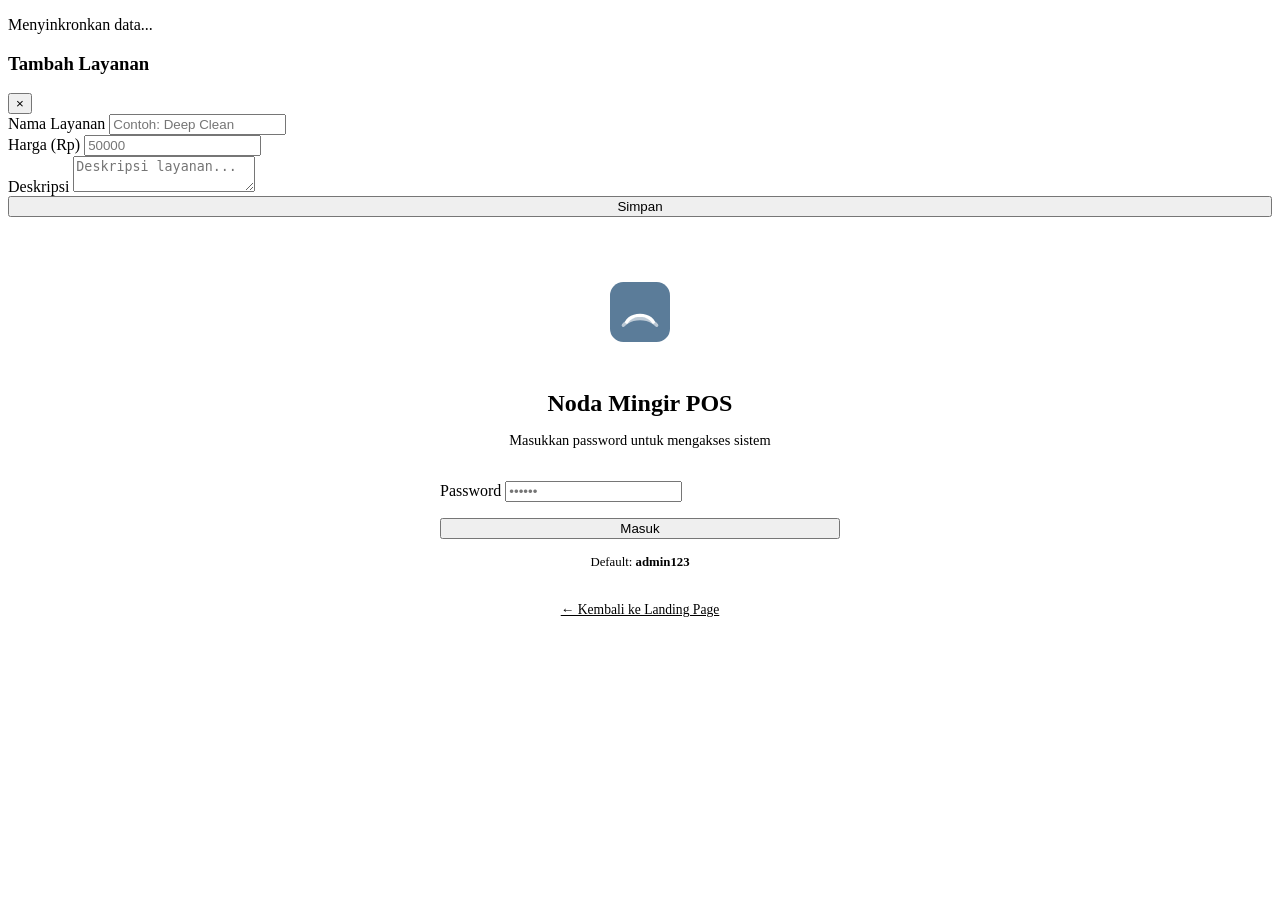
==== pos.html @ aaa6e4d4 "Create pos.html" ====
<!DOCTYPE html>
<html lang="id">
<head>
  <meta charset="UTF-8">
  <meta name="viewport" content="width=device-width, initial-scale=1.0">
  <title>Noda Mingir — POS System</title>
  <link rel="stylesheet" href="css/style.css">
  <style>
    .pos-layout {
      display: flex;
      min-height: 100vh;
    }

    .sidebar {
      width: 260px;
      background: var(--dark);
      color: white;
      padding: 1.5rem;
      display: flex;
      flex-direction: column;
      position: fixed;
      height: 100vh;
      overflow-y: auto;
      z-index: 100;
    }

    .sidebar-brand {
      display: flex;
      align-items: center;
      gap: 0.75rem;
      font-size: 1.25rem;
      font-weight: 800;
      margin-bottom: 2rem;
      padding-bottom: 1.5rem;
      border-bottom: 1px solid rgba(255,255,255,0.1);
    }

    .sidebar-brand svg {
      width: 32px;
      height: 32px;
    }

    .nav-menu {
      list-style: none;
      flex: 1;
    }

    .nav-menu li {
      margin-bottom: 0.5rem;
    }

    .nav-menu a {
      display: flex;
      align-items: center;
      gap: 0.75rem;
      padding: 0.75rem 1rem;
      color: rgba(255,255,255,0.7);
      text-decoration: none;
      border-radius: var(--radius-sm);
      transition: var(--transition);
      font-size: 0.9rem;
      cursor: pointer;
      border: none;
      background: none;
      width: 100%;
      font-family: inherit;
    }

    .nav-menu a:hover,
    .nav-menu a.active {
      background: var(--primary);
      color: white;
    }

    .nav-menu svg {
      width: 20px;
      height: 20px;
    }

    .sidebar-footer {
      padding-top: 1.5rem;
      border-top: 1px solid rgba(255,255,255,0.1);
      font-size: 0.8rem;
      color: rgba(255,255,255,0.5);
      text-align: center;
    }

    .main-content {
      flex: 1;
      margin-left: 260px;
      padding: 2rem;
      background: var(--light);
      min-height: 100vh;
    }

    .page-header {
      display: flex;
      justify-content: space-between;
      align-items: center;
      margin-bottom: 2rem;
    }

    .page-header h1 {
      font-size: 1.75rem;
      color: var(--dark);
    }

    .header-actions {
      display: flex;
      gap: 1rem;
      align-items: center;
    }

    .sync-status {
      display: flex;
      align-items: center;
      gap: 0.5rem;
      font-size: 0.85rem;
      color: var(--gray-dark);
    }

    .sync-dot {
      width: 8px;
      height: 8px;
      border-radius: 50%;
      background: var(--success);
      animation: pulse 2s infinite;
    }

    .sync-dot.offline {
      background: var(--danger);
      animation: none;
    }

    @keyframes pulse {
      0%, 100% { opacity: 1; }
      50% { opacity: 0.5; }
    }

    /* Stats Cards */
    .stats-grid {
      display: grid;
      grid-template-columns: repeat(auto-fit, minmax(220px, 1fr));
      gap: 1.5rem;
      margin-bottom: 2rem;
    }

    .stat-card {
      background: white;
      border-radius: var(--radius);
      padding: 1.5rem;
      box-shadow: var(--shadow);
      display: flex;
      align-items: center;
      gap: 1rem;
    }

    .stat-icon {
      width: 50px;
      height: 50px;
      border-radius: var(--radius-sm);
      display: flex;
      align-items: center;
      justify-content: center;
    }

    .stat-icon.blue { background: #DBEAFE; color: #1E40AF; }
    .stat-icon.green { background: #D1FAE5; color: #065F46; }
    .stat-icon.orange { background: #FEF3C7; color: #92400E; }
    .stat-icon.purple { background: #E0E7FF; color: #3730A3; }

    .stat-icon svg {
      width: 24px;
      height: 24px;
    }

    .stat-info h3 {
      font-size: 1.75rem;
      font-weight: 800;
      color: var(--dark);
    }

    .stat-info p {
      font-size: 0.85rem;
      color: var(--gray-dark);
    }

    /* Content Sections */
    .content-section {
      display: none;
    }

    .content-section.active {
      display: block;
    }

    /* Form Styles */
    .form-grid {
      display: grid;
      grid-template-columns: repeat(2, 1fr);
      gap: 1.5rem;
    }

    .form-grid .full-width {
      grid-column: 1 / -1;
    }

    .order-form {
      background: white;
      border-radius: var(--radius);
      padding: 2rem;
      box-shadow: var(--shadow);
    }

    .form-section-title {
      font-size: 1.1rem;
      font-weight: 700;
      color: var(--dark);
      margin-bottom: 1.5rem;
      padding-bottom: 0.75rem;
      border-bottom: 2px solid var(--gray);
    }

    .service-selector {
      display: grid;
      grid-template-columns: repeat(auto-fill, minmax(150px, 1fr));
      gap: 1rem;
      margin-bottom: 1.5rem;
    }

    .service-option {
      border: 2px solid var(--gray);
      border-radius: var(--radius-sm);
      padding: 1rem;
      text-align: center;
      cursor: pointer;
      transition: var(--transition);
      background: white;
    }

    .service-option:hover {
      border-color: var(--primary);
    }

    .service-option.selected {
      border-color: var(--primary);
      background: rgba(91, 124, 153, 0.05);
    }

    .service-option h4 {
      font-size: 0.9rem;
      margin-bottom: 0.25rem;
    }

    .service-option .price {
      font-weight: 700;
      color: var(--primary);
    }

    .total-box {
      background: var(--light);
      border-radius: var(--radius-sm);
      padding: 1.5rem;
      display: flex;
      justify-content: space-between;
      align-items: center;
      margin-top: 1.5rem;
    }

    .total-box h3 {
      font-size: 1.5rem;
      color: var(--primary);
    }

    /* Orders Table */
    .filters-bar {
      display: flex;
      gap: 1rem;
      margin-bottom: 1.5rem;
      flex-wrap: wrap;
    }

    .filter-btn {
      padding: 0.5rem 1rem;
      border: 2px solid var(--gray);
      background: white;
      border-radius: var(--radius-sm);
      cursor: pointer;
      font-size: 0.85rem;
      transition: var(--transition);
      font-family: inherit;
    }

    .filter-btn:hover,
    .filter-btn.active {
      border-color: var(--primary);
      background: var(--primary);
      color: white;
    }

    .search-box {
      position: relative;
      flex: 1;
      min-width: 200px;
    }

    .search-box input {
      width: 100%;
      padding: 0.75rem 1rem 0.75rem 2.5rem;
      border: 2px solid var(--gray);
      border-radius: var(--radius-sm);
      font-size: 0.9rem;
    }

    .search-box svg {
      position: absolute;
      left: 0.75rem;
      top: 50%;
      transform: translateY(-50%);
      color: var(--gray-dark);
    }

    .status-select {
      padding: 0.35rem 0.75rem;
      border-radius: var(--radius-sm);
      border: 1px solid var(--gray);
      font-size: 0.85rem;
      cursor: pointer;
      font-family: inherit;
    }

    .action-btn {
      background: none;
      border: none;
      cursor: pointer;
      padding: 0.35rem;
      border-radius: var(--radius-sm);
      transition: var(--transition);
      color: var(--gray-dark);
    }

    .action-btn:hover {
      background: var(--light);
      color: var(--primary);
    }

    .action-btn.delete:hover {
      color: var(--danger);
    }

    /* Services Management */
    .services-list {
      background: white;
      border-radius: var(--radius);
      padding: 1.5rem;
      box-shadow: var(--shadow);
    }

    .service-row {
      display: flex;
      justify-content: space-between;
      align-items: center;
      padding: 1rem;
      border-bottom: 1px solid var(--gray);
    }

    .service-row:last-child {
      border-bottom: none;
    }

    .service-info h4 {
      color: var(--dark);
      margin-bottom: 0.25rem;
    }

    .service-info p {
      font-size: 0.85rem;
      color: var(--gray-dark);
    }

    .service-price-tag {
      font-weight: 700;
      color: var(--primary);
      font-size: 1.1rem;
    }

    .service-actions {
      display: flex;
      gap: 0.5rem;
    }

    /* Login Screen */
    .login-screen {
      position: fixed;
      inset: 0;
      background: linear-gradient(135deg, var(--dark) 0%, var(--primary-dark) 100%);
      display: flex;
      align-items: center;
      justify-content: center;
      z-index: 5000;
    }

    .login-box {
      background: white;
      border-radius: var(--radius);
      padding: 3rem;
      width: 100%;
      max-width: 400px;
      text-align: center;
      box-shadow: var(--shadow-lg);
    }

    .login-box h2 {
      margin-bottom: 0.5rem;
      color: var(--dark);
    }

    .login-box p {
      color: var(--gray-dark);
      margin-bottom: 2rem;
      font-size: 0.9rem;
    }

    .login-logo {
      width: 60px;
      height: 60px;
      margin: 0 auto 1.5rem;
    }

    /* Mobile Sidebar */
    .sidebar-toggle {
      display: none;
      position: fixed;
      bottom: 2rem;
      right: 2rem;
      z-index: 99;
      width: 50px;
      height: 50px;
      border-radius: 50%;
      background: var(--primary);
      color: white;
      border: none;
      cursor: pointer;
      box-shadow: var(--shadow-lg);
    }

    @media (max-width: 768px) {
      .sidebar {
        transform: translateX(-100%);
        transition: transform 0.3s ease;
      }

      .sidebar.open {
        transform: translateX(0);
      }

      .main-content {
        margin-left: 0;
      }

      .sidebar-toggle {
        display: flex;
        align-items: center;
        justify-content: center;
      }

      .form-grid {
        grid-template-columns: 1fr;
      }

      .stats-grid {
        grid-template-columns: 1fr;
      }
    }
  </style>
<base target="_blank">
</head>
<body>
  <!-- Login Screen -->
  <div class="login-screen" id="loginScreen">
    <div class="login-box">
      <svg class="login-logo" viewBox="0 0 36 36" fill="none">
        <rect width="36" height="36" rx="8" fill="#5B7C99"/>
        <path d="M10 24C10 24 12 20 18 20C24 20 26 24 26 24" stroke="white" stroke-width="2" stroke-linecap="round"/>
        <path d="M8 26C8 26 11 22 18 22C25 22 28 26 28 26" stroke="white" stroke-width="2" stroke-linecap="round" opacity="0.6"/>
      </svg>
      <h2>Noda Mingir POS</h2>
      <p>Masukkan password untuk mengakses sistem</p>
      <div class="form-group" style="text-align:left;">
        <label class="form-label">Password</label>
        <input type="password" class="form-input" id="loginPassword" placeholder="••••••">
      </div>
      <button class="btn btn-primary" style="width:100%;margin-top:1rem;justify-content:center;" onclick="doLogin()">Masuk</button>
      <p style="margin-top:1rem;font-size:0.8rem;">Default: <strong>admin123</strong></p>
      <a href="index.html" style="display:block;margin-top:1rem;color:var(--primary);font-size:0.85rem;">← Kembali ke Landing Page</a>
    </div>
  </div>

  <!-- Toast Container -->
  <div class="toast-container" id="toastContainer"></div>

  <!-- Loading Overlay -->
  <div class="loading-overlay hidden" id="loadingOverlay">
    <div class="spinner"></div>
    <p style="color:var(--gray-dark);">Menyinkronkan data...</p>
  </div>

  <!-- POS Layout -->
  <div class="pos-layout" id="posLayout" style="display:none;">
    <!-- Sidebar -->
    <aside class="sidebar" id="sidebar">
      <div class="sidebar-brand">
        <svg viewBox="0 0 36 36" fill="none">
          <rect width="36" height="36" rx="8" fill="white" fill-opacity="0.1"/>
          <path d="M10 24C10 24 12 20 18 20C24 20 26 24 26 24" stroke="white" stroke-width="2" stroke-linecap="round"/>
          <path d="M8 26C8 26 11 22 18 22C25 22 28 26 28 26" stroke="white" stroke-width="2" stroke-linecap="round" opacity="0.6"/>
        </svg>
        Noda Mingir
      </div>
      <ul class="nav-menu">
        <li>
          <a href="#" class="active" onclick="showSection('dashboard', this)">
            <svg viewBox="0 0 24 24" fill="none" stroke="currentColor" stroke-width="2" stroke-linecap="round" stroke-linejoin="round"><rect x="3" y="3" width="7" height="7"/><rect x="14" y="3" width="7" height="7"/><rect x="14" y="14" width="7" height="7"/><rect x="3" y="14" width="7" height="7"/></svg>
            Dashboard
          </a>
        </li>
        <li>
          <a href="#" onclick="showSection('new-order', this)">
            <svg viewBox="0 0 24 24" fill="none" stroke="currentColor" stroke-width="2" stroke-linecap="round" stroke-linejoin="round"><line x1="12" y1="5" x2="12" y2="19"/><line x1="5" y1="12" x2="19" y2="12"/></svg>
            Order Baru
          </a>
        </li>
        <li>
          <a href="#" onclick="showSection('orders', this)">
            <svg viewBox="0 0 24 24" fill="none" stroke="currentColor" stroke-width="2" stroke-linecap="round" stroke-linejoin="round"><path d="M14 2H6a2 2 0 0 0-2 2v16a2 2 0 0 0 2 2h12a2 2 0 0 0 2-2V8z"/><polyline points="14 2 14 8 20 8"/></svg>
            Daftar Order
          </a>
        </li>
        <li>
          <a href="#" onclick="showSection('services', this)">
            <svg viewBox="0 0 24 24" fill="none" stroke="currentColor" stroke-width="2" stroke-linecap="round" stroke-linejoin="round"><polygon points="12 2 15.09 8.26 22 9.27 17 14.14 18.18 21.02 12 17.77 5.82 21.02 7 14.14 2 9.27 8.91 8.26 12 2"/></svg>
            Layanan
          </a>
        </li>
        <li>
          <a href="#" onclick="showSection('settings', this)">
            <svg viewBox="0 0 24 24" fill="none" stroke="currentColor" stroke-width="2" stroke-linecap="round" stroke-linejoin="round"><circle cx="12" cy="12" r="3"/><path d="M19.4 15a1.65 1.65 0 0 0 .33 1.82l.06.06a2 2 0 0 1 0 2.83 2 2 0 0 1-2.83 0l-.06-.06a1.65 1.65 0 0 0-1.82-.33 1.65 1.65 0 0 0-1 1.51V21a2 2 0 0 1-2 2 2 2 0 0 1-2-2v-.09A1.65 1.65 0 0 0 9 19.4a1.65 1.65 0 0 0-1.82.33l-.06.06a2 2 0 0 1-2.83 0 2 2 0 0 1 0-2.83l.06-.06a1.65 1.65 0 0 0 .33-1.82 1.65 1.65 0 0 0-1.51-1H3a2 2 0 0 1-2-2 2 2 0 0 1 2-2h.09A1.65 1.65 0 0 0 4.6 9a1.65 1.65 0 0 0-.33-1.82l-.06-.06a2 2 0 0 1 0-2.83 2 2 0 0 1 2.83 0l.06.06a1.65 1.65 0 0 0 1.82.33H9a1.65 1.65 0 0 0 1-1.51V3a2 2 0 0 1 2-2 2 2 0 0 1 2 2v.09a1.65 1.65 0 0 0 1 1.51 1.65 1.65 0 0 0 1.82-.33l.06-.06a2 2 0 0 1 2.83 0 2 2 0 0 1 0 2.83l-.06.06a1.65 1.65 0 0 0-.33 1.82V9a1.65 1.65 0 0 0 1.51 1H21a2 2 0 0 1 2 2 2 2 0 0 1-2 2h-.09a1.65 1.65 0 0 0-1.51 1z"/></svg>
            Pengaturan
          </a>
        </li>
      </ul>
      <ul class="nav-menu" style="margin-top:auto;">
      <li>
        <a href="#" onclick="doLogout(); return false;" style="color:rgba(255,255,255,0.5);">
          <svg viewBox="0 0 24 24" fill="none" stroke="currentColor" stroke-width="2" stroke-linecap="round" stroke-linejoin="round"><path d="M9 21H5a2 2 0 0 1-2-2V5a2 2 0 0 1 2-2h4"/><polyline points="16 17 21 12 16 7"/><line x1="21" y1="12" x2="9" y2="12"/></svg>
          Logout
        </a>
      </li>
    </ul>
    <div class="sidebar-footer">
        <p>Noda Mingir POS v1.0</p>
        <p>Connected to Google Sheets</p>
      </div>
    </aside>

    <!-- Main Content -->
    <main class="main-content">
      <!-- Dashboard -->
      <div class="content-section active" id="dashboard">
        <div class="page-header">
          <h1>Dashboard</h1>
          <div class="header-actions">
            <div class="sync-status">
              <span class="sync-dot" id="syncDot"></span>
              <span id="syncText">Online</span>
            </div>
            <button class="btn btn-sm btn-outline" onclick="refreshData()">
              <svg width="16" height="16" viewBox="0 0 24 24" fill="none" stroke="currentColor" stroke-width="2"><path d="M23 4v6h-6"/><path d="M1 20v-6h6"/><path d="M3.51 9a9 9 0 0 1 14.85-3.36L23 10M1 14l4.64 4.36A9 9 0 0 0 20.49 15"/></svg>
              Refresh
            </button>
          </div>
        </div>

        <div class="stats-grid">
          <div class="stat-card">
            <div class="stat-icon blue">
              <svg viewBox="0 0 24 24" fill="none" stroke="currentColor" stroke-width="2"><path d="M12 2L2 7l10 5 10-5-10-5z"/><path d="M2 17l10 5 10-5"/><path d="M2 12l10 5 10-5"/></svg>
            </div>
            <div class="stat-info">
              <h3 id="statTotalOrders">0</h3>
              <p>Total Order Hari Ini</p>
            </div>
          </div>
          <div class="stat-card">
            <div class="stat-icon green">
              <svg viewBox="0 0 24 24" fill="none" stroke="currentColor" stroke-width="2"><line x1="12" y1="1" x2="12" y2="23"/><path d="M17 5H9.5a3.5 3.5 0 0 0 0 7h5a3.5 3.5 0 0 1 0 7H6"/></svg>
            </div>
            <div class="stat-info">
              <h3 id="statRevenue">Rp 0</h3>
              <p>Pendapatan Hari Ini</p>
            </div>
          </div>
          <div class="stat-card">
            <div class="stat-icon orange">
              <svg viewBox="0 0 24 24" fill="none" stroke="currentColor" stroke-width="2"><circle cx="12" cy="12" r="10"/><polyline points="12 6 12 12 16 14"/></svg>
            </div>
            <div class="stat-info">
              <h3 id="statPending">0</h3>
              <p>Menunggu Proses</p>
            </div>
          </div>
          <div class="stat-card">
            <div class="stat-icon purple">
              <svg viewBox="0 0 24 24" fill="none" stroke="currentColor" stroke-width="2"><path d="M22 11.08V12a10 10 0 1 1-5.93-9.14"/><polyline points="22 4 12 14.01 9 11.01"/></svg>
            </div>
            <div class="stat-info">
              <h3 id="statCompleted">0</h3>
              <p>Selesai Hari Ini</p>
            </div>
          </div>
        </div>

        <div class="card">
          <h3 style="margin-bottom:1.5rem;color:var(--dark);">Order Terbaru</h3>
          <div class="table-container">
            <table class="data-table" id="recentOrdersTable">
              <thead>
                <tr><th>ID</th><th>Pelanggan</th><th>Layanan</th><th>Total</th><th>Status</th></tr>
              </thead>
              <tbody></tbody>
            </table>
          </div>
        </div>
      </div>

      <!-- New Order -->
      <div class="content-section" id="new-order">
        <div class="page-header">
          <h1>Order Baru</h1>
        </div>
        <div class="order-form">
          <h3 class="form-section-title">Data Pelanggan</h3>
          <div class="form-grid">
            <div class="form-group">
              <label class="form-label">Nama Pelanggan *</label>
              <input type="text" class="form-input" id="customerName" placeholder="Nama lengkap">
            </div>
            <div class="form-group">
              <label class="form-label">No. WhatsApp *</label>
              <input type="text" class="form-input" id="customerPhone" placeholder="0812xxxxxxx">
            </div>
          </div>

          <h3 class="form-section-title">Detail Sepatu</h3>
          <div class="form-grid">
            <div class="form-group">
              <label class="form-label">Merk/Model Sepatu</label>
              <input type="text" class="form-input" id="shoeBrand" placeholder="Contoh: Nike Air Force 1">
            </div>
            <div class="form-group">
              <label class="form-label">Ukuran</label>
              <input type="text" class="form-input" id="shoeSize" placeholder="Contoh: 42">
            </div>
            <div class="form-group">
              <label class="form-label">Warna</label>
              <input type="text" class="form-input" id="shoeColor" placeholder="Contoh: Putih">
            </div>
            <div class="form-group">
              <label class="form-label">Kondisi Awal</label>
              <select class="form-select" id="shoeCondition">
                <option value="Ringan">Ringan</option>
                <option value="Sedang">Sedang</option>
                <option value="Berat">Berat</option>
              </select>
            </div>
          </div>

          <h3 class="form-section-title">Pilih Layanan</h3>
          <div class="service-selector" id="serviceSelector"></div>

          <div class="form-group full-width">
            <label class="form-label">Catatan Tambahan</label>
            <textarea class="form-textarea" id="orderNotes" placeholder="Permintaan khusus, dll..."></textarea>
          </div>

          <div class="total-box">
            <div>
              <p class="text-muted">Total Pembayaran</p>
              <h3 id="orderTotal">Rp 0</h3>
            </div>
            <button class="btn btn-primary" onclick="submitOrder()">
              <svg width="18" height="18" viewBox="0 0 24 24" fill="none" stroke="currentColor" stroke-width="2"><polyline points="20 6 9 17 4 12"/></svg>
              Simpan Order
            </button>
          </div>
        </div>
      </div>

      <!-- Orders List -->
      <div class="content-section" id="orders">
        <div class="page-header">
          <h1>Daftar Order</h1>
          <button class="btn btn-primary" onclick="showSection('new-order', null); document.querySelector('.nav-menu a:nth-child(2)').classList.add('active');">
            <svg width="16" height="16" viewBox="0 0 24 24" fill="none" stroke="currentColor" stroke-width="2"><line x1="12" y1="5" x2="12" y2="19"/><line x1="5" y1="12" x2="19" y2="12"/></svg>
            Order Baru
          </button>
        </div>

        <div class="filters-bar">
          <div class="search-box">
            <svg width="16" height="16" viewBox="0 0 24 24" fill="none" stroke="currentColor" stroke-width="2"><circle cx="11" cy="11" r="8"/><line x1="21" y1="21" x2="16.65" y2="16.65"/></svg>
            <input type="text" id="orderSearch" placeholder="Cari nama pelanggan..." onkeyup="filterOrders()">
          </div>
          <button class="filter-btn active" onclick="filterByStatus('all', this)">Semua</button>
          <button class="filter-btn" onclick="filterByStatus('Pending', this)">Pending</button>
          <button class="filter-btn" onclick="filterByStatus('Processing', this)">Proses</button>
          <button class="filter-btn" onclick="filterByStatus('Done', this)">Selesai</button>
          <button class="filter-btn" onclick="filterByStatus('Completed', this)">Diambil</button>
        </div>

        <div class="table-container">
          <table class="data-table" id="ordersTable">
            <thead>
              <tr>
                <th>ID</th>
                <th>Tanggal</th>
                <th>Pelanggan</th>
                <th>Sepatu</th>
                <th>Layanan</th>
                <th>Total</th>
                <th>Status</th>
                <th>Aksi</th>
              </tr>
            </thead>
            <tbody></tbody>
          </table>
        </div>
      </div>

      <!-- Services -->
      <div class="content-section" id="services">
        <div class="page-header">
          <h1>Kelola Layanan</h1>
          <button class="btn btn-primary" onclick="openServiceModal()">
            <svg width="16" height="16" viewBox="0 0 24 24" fill="none" stroke="currentColor" stroke-width="2"><line x1="12" y1="5" x2="12" y2="19"/><line x1="5" y1="12" x2="19" y2="12"/></svg>
            Tambah Layanan
          </button>
        </div>
        <div class="services-list" id="servicesList"></div>
      </div>

      <!-- Settings -->
      <div class="content-section" id="settings">
        <div class="page-header">
          <h1>Pengaturan</h1>
        </div>
        <div class="card" style="max-width:600px;">
          <h3 class="form-section-title">Koneksi Google Sheets</h3>
          <div class="form-group">
            <label class="form-label">Google Apps Script URL</label>
            <input type="text" class="form-input" id="gasUrl" placeholder="https://script.google.com/macros/s/.../exec">
            <p style="font-size:0.8rem;color:var(--gray-dark);margin-top:0.5rem;">Masukkan URL Web App dari Google Apps Script Anda</p>
          </div>
          <div class="form-group">
            <label class="form-label">Password POS</label>
            <input type="password" class="form-input" id="posPassword" placeholder="Ganti password...">
          </div>
          <button class="btn btn-primary" onclick="saveSettings()">Simpan Pengaturan</button>

          <h3 class="form-section-title" style="margin-top:2rem;">Data Lokal</h3>
          <p style="color:var(--gray-dark);font-size:0.9rem;margin-bottom:1rem;">Jika data tidak sinkron, Anda bisa mengelola data secara lokal. Data akan disimpan di browser ini.</p>
          <button class="btn btn-outline" onclick="exportData()">Export Data (CSV)</button>
          <button class="btn btn-outline" style="margin-left:0.5rem;" onclick="clearLocalData()">Hapus Data Lokal</button>
        </div>
      </div>
    </main>
  </div>

  <!-- Service Modal -->
  <div class="modal-overlay" id="serviceModal">
    <div class="modal">
      <div class="modal-header">
        <h3 class="modal-title" id="serviceModalTitle">Tambah Layanan</h3>
        <button class="modal-close" onclick="closeServiceModal()">&times;</button>
      </div>
      <div class="form-group">
        <label class="form-label">Nama Layanan</label>
        <input type="text" class="form-input" id="serviceName" placeholder="Contoh: Deep Clean">
      </div>
      <div class="form-group">
        <label class="form-label">Harga (Rp)</label>
        <input type="number" class="form-input" id="servicePrice" placeholder="50000">
      </div>
      <div class="form-group">
        <label class="form-label">Deskripsi</label>
        <textarea class="form-textarea" id="serviceDesc" placeholder="Deskripsi layanan..."></textarea>
      </div>
      <button class="btn btn-primary" style="width:100%;justify-content:center;" onclick="saveService()">Simpan</button>
    </div>
  </div>

  <!-- Mobile Toggle -->
  <button class="sidebar-toggle" id="sidebarToggle" onclick="toggleSidebar()">
    <svg width="24" height="24" viewBox="0 0 24 24" fill="none" stroke="currentColor" stroke-width="2"><line x1="3" y1="6" x2="21" y2="6"/><line x1="3" y1="12" x2="21" y2="12"/><line x1="3" y1="18" x2="21" y2="18"/></svg>
  </button>

  <script src="js/pos.js"></script>
</body>
</html>
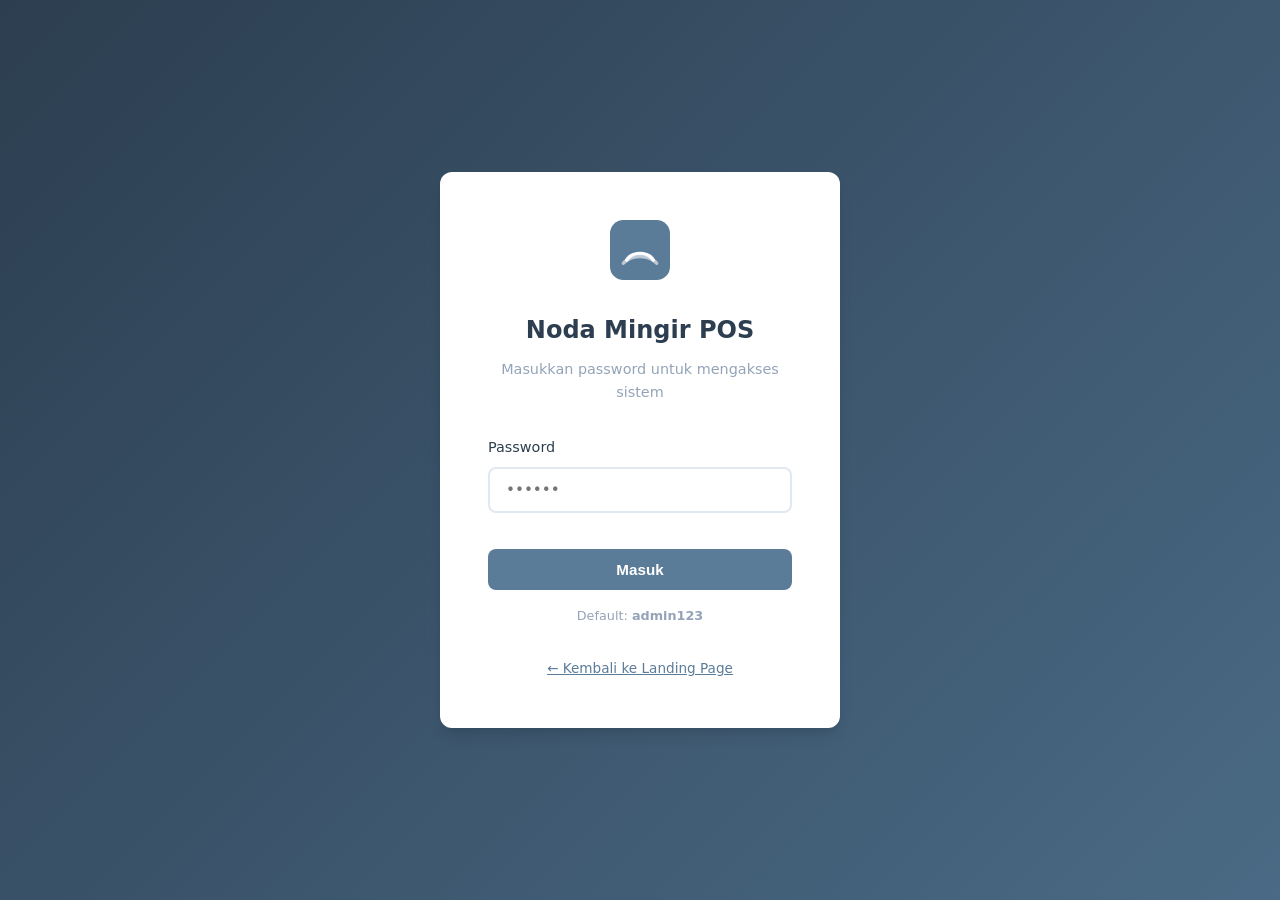
==== commit d486b136: "Update pos.html" ====
--- a/pos.html
+++ b/pos.html
@@ -473,7 +473,7 @@
       }
     }
   </style>
-<base target="_blank">
+
 </head>
 <body>
   <!-- Login Screen -->
--- a/css/style.css
+++ b/css/style.css
@@ -0,0 +1,611 @@
+
+/* ============================================
+   NODA MINGIR - Gray-Blue Theme
+   Primary: #5B7C99 (Steel Blue)
+   Secondary: #8FA3B8 (Light Steel)
+   Accent: #4A90E2 (Bright Blue)
+   Dark: #2C3E50 (Dark Slate)
+   Light: #F0F4F8 (Ice White)
+   ============================================ */
+
+:root {
+  --primary: #5B7C99;
+  --primary-dark: #4A6A85;
+  --secondary: #8FA3B8;
+  --accent: #4A90E2;
+  --accent-light: #6BA5E7;
+  --dark: #2C3E50;
+  --darker: #1A252F;
+  --light: #F0F4F8;
+  --lighter: #FFFFFF;
+  --gray: #E2E8F0;
+  --gray-dark: #94A3B8;
+  --success: #48BB78;
+  --warning: #ECC94B;
+  --danger: #F56565;
+  --info: #4299E1;
+  --shadow: 0 4px 6px -1px rgba(0, 0, 0, 0.1), 0 2px 4px -1px rgba(0, 0, 0, 0.06);
+  --shadow-lg: 0 10px 15px -3px rgba(0, 0, 0, 0.1), 0 4px 6px -2px rgba(0, 0, 0, 0.05);
+  --radius: 12px;
+  --radius-sm: 8px;
+  --transition: all 0.3s ease;
+}
+
+* {
+  margin: 0;
+  padding: 0;
+  box-sizing: border-box;
+}
+
+html {
+  scroll-behavior: smooth;
+}
+
+body {
+  font-family: 'Segoe UI', system-ui, -apple-system, sans-serif;
+  background: var(--light);
+  color: var(--dark);
+  line-height: 1.6;
+}
+
+/* Scrollbar */
+::-webkit-scrollbar {
+  width: 8px;
+}
+::-webkit-scrollbar-track {
+  background: var(--light);
+}
+::-webkit-scrollbar-thumb {
+  background: var(--secondary);
+  border-radius: 4px;
+}
+::-webkit-scrollbar-thumb:hover {
+  background: var(--primary);
+}
+
+/* ============================================
+   NAVIGATION
+   ============================================ */
+.navbar {
+  position: fixed;
+  top: 0;
+  left: 0;
+  right: 0;
+  z-index: 1000;
+  background: rgba(255, 255, 255, 0.95);
+  backdrop-filter: blur(10px);
+  border-bottom: 1px solid var(--gray);
+  padding: 0 2rem;
+  height: 70px;
+  display: flex;
+  align-items: center;
+  justify-content: space-between;
+}
+
+.nav-brand {
+  display: flex;
+  align-items: center;
+  gap: 0.75rem;
+  font-size: 1.5rem;
+  font-weight: 800;
+  color: var(--primary);
+  text-decoration: none;
+}
+
+.nav-brand svg {
+  width: 36px;
+  height: 36px;
+}
+
+.nav-links {
+  display: flex;
+  gap: 2rem;
+  list-style: none;
+}
+
+.nav-links a {
+  text-decoration: none;
+  color: var(--dark);
+  font-weight: 500;
+  font-size: 0.95rem;
+  transition: var(--transition);
+  position: relative;
+}
+
+.nav-links a:hover {
+  color: var(--primary);
+}
+
+.nav-links a::after {
+  content: '';
+  position: absolute;
+  bottom: -4px;
+  left: 0;
+  width: 0;
+  height: 2px;
+  background: var(--primary);
+  transition: var(--transition);
+}
+
+.nav-links a:hover::after {
+  width: 100%;
+}
+
+.nav-cta {
+  background: var(--primary);
+  color: white !important;
+  padding: 0.5rem 1.25rem;
+  border-radius: var(--radius-sm);
+}
+
+.nav-cta:hover {
+  background: var(--primary-dark);
+}
+
+.nav-cta::after {
+  display: none !important;
+}
+
+.mobile-menu-btn {
+  display: none;
+  background: none;
+  border: none;
+  cursor: pointer;
+  padding: 0.5rem;
+}
+
+/* ============================================
+   BUTTONS
+   ============================================ */
+.btn {
+  display: inline-flex;
+  align-items: center;
+  gap: 0.5rem;
+  padding: 0.75rem 1.5rem;
+  border: none;
+  border-radius: var(--radius-sm);
+  font-size: 0.95rem;
+  font-weight: 600;
+  cursor: pointer;
+  transition: var(--transition);
+  text-decoration: none;
+}
+
+.btn-primary {
+  background: var(--primary);
+  color: white;
+}
+
+.btn-primary:hover {
+  background: var(--primary-dark);
+  transform: translateY(-2px);
+  box-shadow: var(--shadow-lg);
+}
+
+.btn-accent {
+  background: var(--accent);
+  color: white;
+}
+
+.btn-accent:hover {
+  background: #357ABD;
+  transform: translateY(-2px);
+}
+
+.btn-outline {
+  background: transparent;
+  color: var(--primary);
+  border: 2px solid var(--primary);
+}
+
+.btn-outline:hover {
+  background: var(--primary);
+  color: white;
+}
+
+.btn-danger {
+  background: var(--danger);
+  color: white;
+}
+
+.btn-success {
+  background: var(--success);
+  color: white;
+}
+
+.btn-sm {
+  padding: 0.5rem 1rem;
+  font-size: 0.85rem;
+}
+
+/* ============================================
+   CARDS
+   ============================================ */
+.card {
+  background: white;
+  border-radius: var(--radius);
+  padding: 1.5rem;
+  box-shadow: var(--shadow);
+  transition: var(--transition);
+}
+
+.card:hover {
+  box-shadow: var(--shadow-lg);
+  transform: translateY(-4px);
+}
+
+/* ============================================
+   FORMS
+   ============================================ */
+.form-group {
+  margin-bottom: 1.25rem;
+}
+
+.form-label {
+  display: block;
+  margin-bottom: 0.5rem;
+  font-weight: 500;
+  color: var(--dark);
+  font-size: 0.9rem;
+}
+
+.form-input,
+.form-select,
+.form-textarea {
+  width: 100%;
+  padding: 0.75rem 1rem;
+  border: 2px solid var(--gray);
+  border-radius: var(--radius-sm);
+  font-size: 0.95rem;
+  transition: var(--transition);
+  background: white;
+  color: var(--dark);
+  font-family: inherit;
+}
+
+.form-input:focus,
+.form-select:focus,
+.form-textarea:focus {
+  outline: none;
+  border-color: var(--primary);
+  box-shadow: 0 0 0 3px rgba(91, 124, 153, 0.1);
+}
+
+.form-textarea {
+  resize: vertical;
+  min-height: 100px;
+}
+
+/* ============================================
+   TABLES
+   ============================================ */
+.table-container {
+  overflow-x: auto;
+  border-radius: var(--radius);
+  box-shadow: var(--shadow);
+}
+
+.data-table {
+  width: 100%;
+  border-collapse: collapse;
+  background: white;
+  font-size: 0.9rem;
+}
+
+.data-table th {
+  background: var(--primary);
+  color: white;
+  padding: 1rem;
+  text-align: left;
+  font-weight: 600;
+  text-transform: uppercase;
+  font-size: 0.8rem;
+  letter-spacing: 0.5px;
+}
+
+.data-table td {
+  padding: 1rem;
+  border-bottom: 1px solid var(--gray);
+}
+
+.data-table tr:hover td {
+  background: var(--light);
+}
+
+/* ============================================
+   BADGES
+   ============================================ */
+.badge {
+  display: inline-block;
+  padding: 0.25rem 0.75rem;
+  border-radius: 9999px;
+  font-size: 0.75rem;
+  font-weight: 600;
+  text-transform: uppercase;
+  letter-spacing: 0.5px;
+}
+
+.badge-pending {
+  background: #FEF3C7;
+  color: #92400E;
+}
+
+.badge-processing {
+  background: #DBEAFE;
+  color: #1E40AF;
+}
+
+.badge-done {
+  background: #D1FAE5;
+  color: #065F46;
+}
+
+.badge-completed {
+  background: #E0E7FF;
+  color: #3730A3;
+}
+
+/* ============================================
+   MODAL
+   ============================================ */
+.modal-overlay {
+  position: fixed;
+  inset: 0;
+  background: rgba(0, 0, 0, 0.5);
+  backdrop-filter: blur(4px);
+  z-index: 2000;
+  display: flex;
+  align-items: center;
+  justify-content: center;
+  padding: 1rem;
+  opacity: 0;
+  visibility: hidden;
+  transition: var(--transition);
+}
+
+.modal-overlay.active {
+  opacity: 1;
+  visibility: visible;
+}
+
+.modal {
+  background: white;
+  border-radius: var(--radius);
+  width: 100%;
+  max-width: 500px;
+  max-height: 90vh;
+  overflow-y: auto;
+  padding: 2rem;
+  transform: scale(0.95);
+  transition: var(--transition);
+}
+
+.modal-overlay.active .modal {
+  transform: scale(1);
+}
+
+.modal-header {
+  display: flex;
+  justify-content: space-between;
+  align-items: center;
+  margin-bottom: 1.5rem;
+}
+
+.modal-title {
+  font-size: 1.25rem;
+  font-weight: 700;
+  color: var(--dark);
+}
+
+.modal-close {
+  background: none;
+  border: none;
+  font-size: 1.5rem;
+  cursor: pointer;
+  color: var(--gray-dark);
+  width: 32px;
+  height: 32px;
+  display: flex;
+  align-items: center;
+  justify-content: center;
+  border-radius: 50%;
+  transition: var(--transition);
+}
+
+.modal-close:hover {
+  background: var(--light);
+  color: var(--danger);
+}
+
+/* ============================================
+   TOAST NOTIFICATIONS
+   ============================================ */
+.toast-container {
+  position: fixed;
+  top: 90px;
+  right: 1rem;
+  z-index: 3000;
+  display: flex;
+  flex-direction: column;
+  gap: 0.5rem;
+}
+
+.toast {
+  background: white;
+  border-left: 4px solid var(--primary);
+  padding: 1rem 1.5rem;
+  border-radius: var(--radius-sm);
+  box-shadow: var(--shadow-lg);
+  display: flex;
+  align-items: center;
+  gap: 0.75rem;
+  animation: slideIn 0.3s ease;
+  min-width: 300px;
+}
+
+.toast.success {
+  border-left-color: var(--success);
+}
+
+.toast.error {
+  border-left-color: var(--danger);
+}
+
+.toast.warning {
+  border-left-color: var(--warning);
+}
+
+@keyframes slideIn {
+  from {
+    transform: translateX(100%);
+    opacity: 0;
+  }
+  to {
+    transform: translateX(0);
+    opacity: 1;
+  }
+}
+
+@keyframes fadeOut {
+  from {
+    opacity: 1;
+  }
+  to {
+    opacity: 0;
+  }
+}
+
+/* ============================================
+   LOADING
+   ============================================ */
+.spinner {
+  width: 40px;
+  height: 40px;
+  border: 3px solid var(--gray);
+  border-top-color: var(--primary);
+  border-radius: 50%;
+  animation: spin 0.8s linear infinite;
+}
+
+@keyframes spin {
+  to {
+    transform: rotate(360deg);
+  }
+}
+
+.loading-overlay {
+  position: fixed;
+  inset: 0;
+  background: rgba(255, 255, 255, 0.9);
+  z-index: 2500;
+  display: flex;
+  flex-direction: column;
+  align-items: center;
+  justify-content: center;
+  gap: 1rem;
+}
+
+.loading-overlay.hidden {
+  display: none;
+}
+
+/* ============================================
+   RESPONSIVE
+   ============================================ */
+@media (max-width: 768px) {
+  .nav-links {
+    display: none;
+    position: absolute;
+    top: 70px;
+    left: 0;
+    right: 0;
+    background: white;
+    flex-direction: column;
+    padding: 1rem 2rem;
+    box-shadow: var(--shadow-lg);
+    gap: 1rem;
+  }
+
+  .nav-links.active {
+    display: flex;
+  }
+
+  .mobile-menu-btn {
+    display: block;
+  }
+
+  .modal {
+    padding: 1.5rem;
+  }
+}
+
+/* ============================================
+   UTILITIES
+   ============================================ */
+.text-center {
+  text-align: center;
+}
+
+.text-primary {
+  color: var(--primary);
+}
+
+.text-accent {
+  color: var(--accent);
+}
+
+.text-muted {
+  color: var(--gray-dark);
+}
+
+.mb-1 {
+  margin-bottom: 0.5rem;
+}
+
+.mb-2 {
+  margin-bottom: 1rem;
+}
+
+.mb-3 {
+  margin-bottom: 1.5rem;
+}
+
+.mb-4 {
+  margin-bottom: 2rem;
+}
+
+.mt-2 {
+  margin-top: 1rem;
+}
+
+.mt-3 {
+  margin-top: 1.5rem;
+}
+
+.flex {
+  display: flex;
+}
+
+.items-center {
+  align-items: center;
+}
+
+.justify-between {
+  justify-content: space-between;
+}
+
+.gap-2 {
+  gap: 1rem;
+}
+
+.gap-3 {
+  gap: 1.5rem;
+}
+
+.grid {
+  display: grid;
+}
+
+.hidden {
+  display: none !important;
+}
